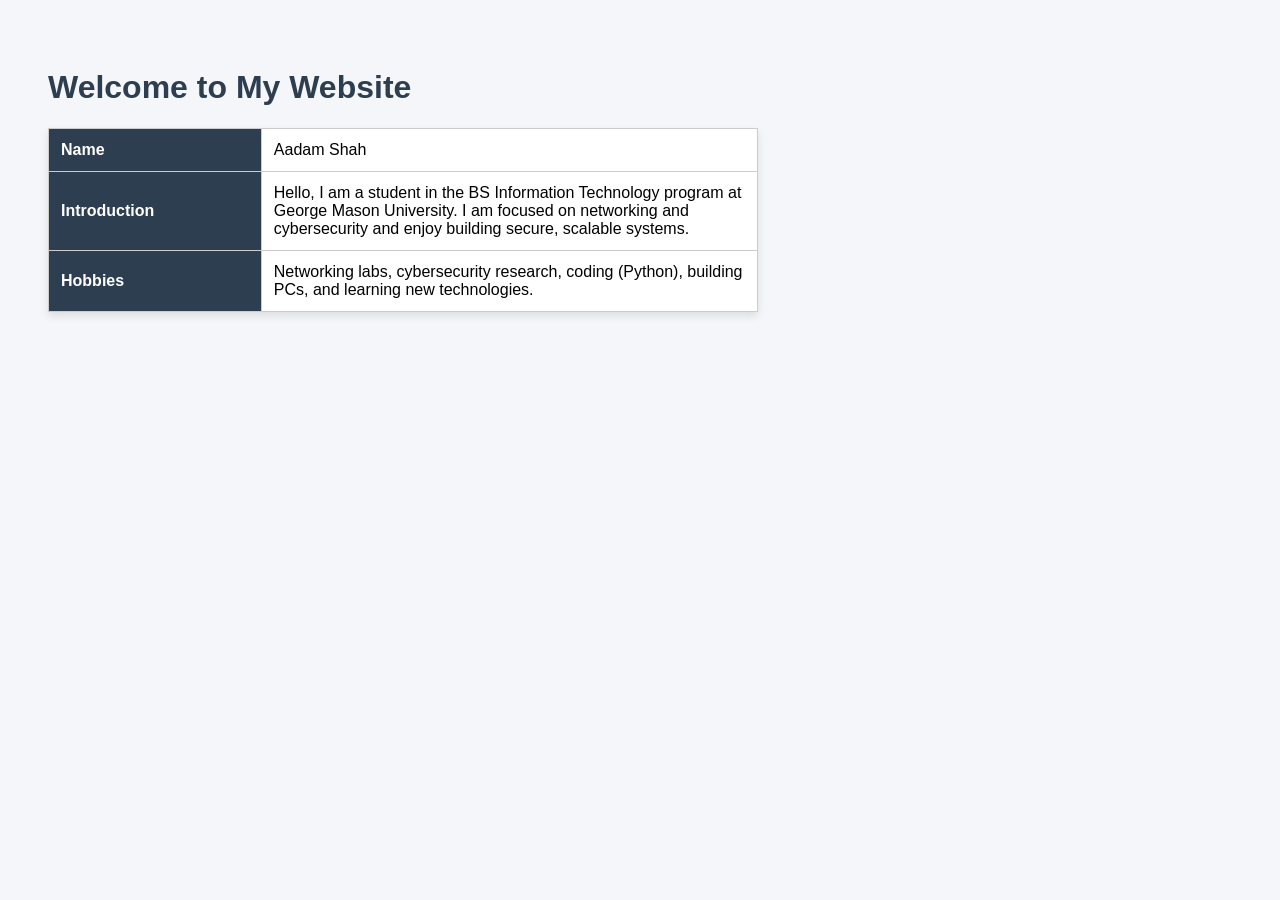
==== index.html @ 7fbc9f94 "Create index.html" ====
<!DOCTYPE html>
<html>
<head>
    <title>Aadam Shah - Introduction</title>
    <style>
        body {
            font-family: Arial, sans-serif;
            background-color: #f4f6f9;
            padding: 40px;
        }
        table {
            border-collapse: collapse;
            width: 60%;
            background-color: white;
            box-shadow: 0 4px 8px rgba(0,0,0,0.1);
        }
        th, td {
            border: 1px solid #ccc;
            padding: 12px;
            text-align: left;
        }
        th {
            background-color: #2c3e50;
            color: white;
            width: 30%;
        }
        h1 {
            color: #2c3e50;
        }
    </style>
</head>
<body>

    <h1>Welcome to My Website</h1>

    <table>
        <tr>
            <th>Name</th>
            <td>Aadam Shah</td>
        </tr>
        <tr>
            <th>Introduction</th>
            <td>Hello, I am a student in the BS Information Technology program at George Mason University. I am focused on networking and cybersecurity and enjoy building secure, scalable systems.</td>
        </tr>
        <tr>
            <th>Hobbies</th>
            <td>Networking labs, cybersecurity research, coding (Python), building PCs, and learning new technologies.</td>
        </tr>
    </table>

</body>
</html>
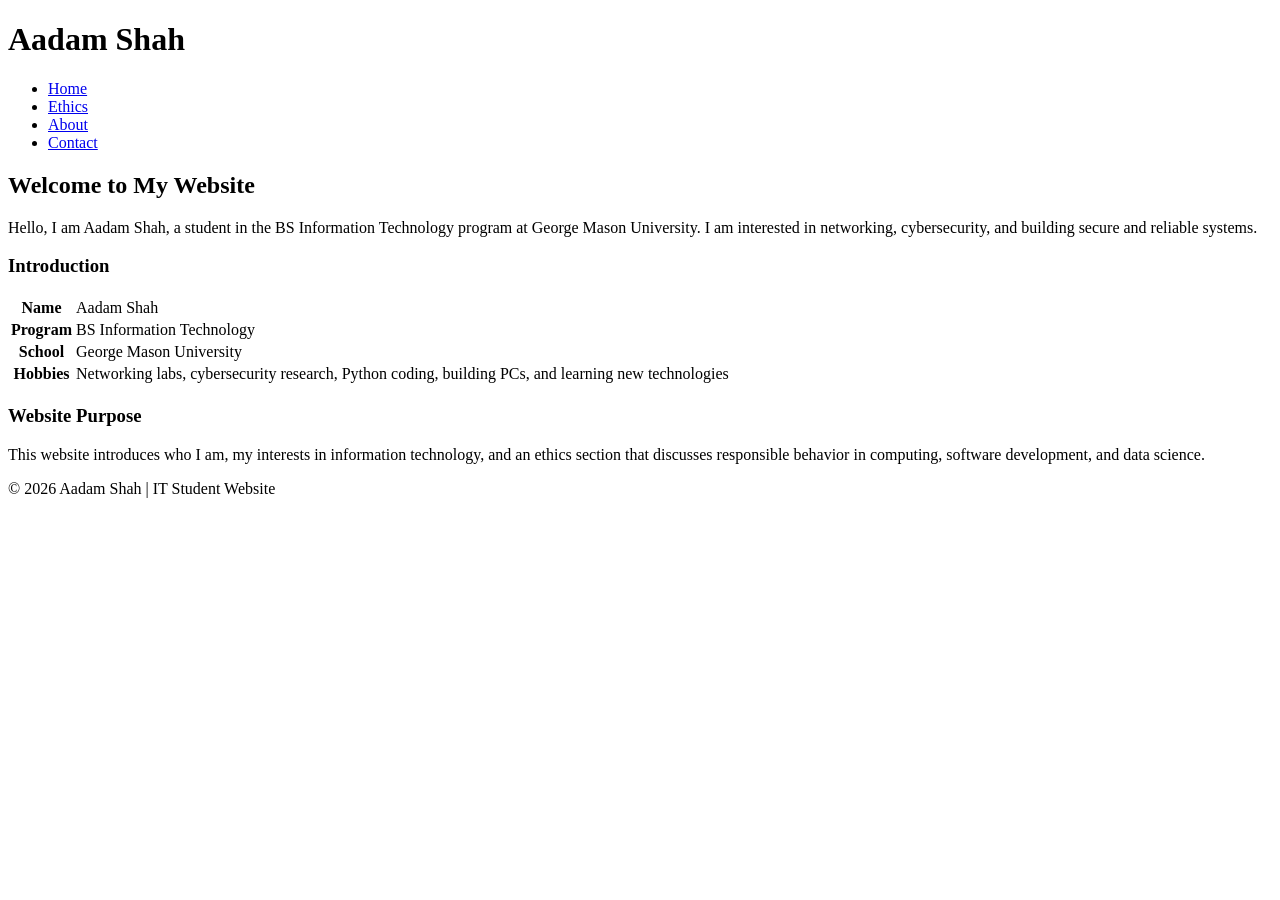
==== commit 3ae99c99: "Update index.html" ====
--- a/index.html
+++ b/index.html
@@ -1,52 +1,70 @@
 <!DOCTYPE html>
-<html>
+<html lang="en">
 <head>
-    <title>Aadam Shah - Introduction</title>
-    <style>
-        body {
-            font-family: Arial, sans-serif;
-            background-color: #f4f6f9;
-            padding: 40px;
-        }
-        table {
-            border-collapse: collapse;
-            width: 60%;
-            background-color: white;
-            box-shadow: 0 4px 8px rgba(0,0,0,0.1);
-        }
-        th, td {
-            border: 1px solid #ccc;
-            padding: 12px;
-            text-align: left;
-        }
-        th {
-            background-color: #2c3e50;
-            color: white;
-            width: 30%;
-        }
-        h1 {
-            color: #2c3e50;
-        }
-    </style>
+    <meta charset="UTF-8">
+    <meta name="viewport" content="width=device-width, initial-scale=1.0">
+    <title>Aadam Shah - Home</title>
+    <link rel="stylesheet" href="styles.css">
 </head>
 <body>
+    <header>
+        <div class="container nav-container">
+            <h1 class="logo">Aadam Shah</h1>
+            <nav>
+                <ul class="nav-menu">
+                    <li><a href="index.html" class="active">Home</a></li>
+                    <li><a href="ethics.html">Ethics</a></li>
+                    <li><a href="about.html">About</a></li>
+                    <li><a href="contact.html">Contact</a></li>
+                </ul>
+            </nav>
+        </div>
+    </header>
 
-    <h1>Welcome to My Website</h1>
+    <main class="container">
+        <section class="hero">
+            <h2>Welcome to My Website</h2>
+            <p>
+                Hello, I am Aadam Shah, a student in the BS Information Technology program at
+                George Mason University. I am interested in networking, cybersecurity, and
+                building secure and reliable systems.
+            </p>
+        </section>
 
-    <table>
-        <tr>
-            <th>Name</th>
-            <td>Aadam Shah</td>
-        </tr>
-        <tr>
-            <th>Introduction</th>
-            <td>Hello, I am a student in the BS Information Technology program at George Mason University. I am focused on networking and cybersecurity and enjoy building secure, scalable systems.</td>
-        </tr>
-        <tr>
-            <th>Hobbies</th>
-            <td>Networking labs, cybersecurity research, coding (Python), building PCs, and learning new technologies.</td>
-        </tr>
-    </table>
+        <section class="card">
+            <h3>Introduction</h3>
+            <table>
+                <tr>
+                    <th>Name</th>
+                    <td>Aadam Shah</td>
+                </tr>
+                <tr>
+                    <th>Program</th>
+                    <td>BS Information Technology</td>
+                </tr>
+                <tr>
+                    <th>School</th>
+                    <td>George Mason University</td>
+                </tr>
+                <tr>
+                    <th>Hobbies</th>
+                    <td>Networking labs, cybersecurity research, Python coding, building PCs, and learning new technologies</td>
+                </tr>
+            </table>
+        </section>
 
+        <section class="card">
+            <h3>Website Purpose</h3>
+            <p>
+                This website introduces who I am, my interests in information technology,
+                and an ethics section that discusses responsible behavior in computing,
+                software development, and data science.
+            </p>
+        </section>
+    </main>
+
+    <footer>
+        <p>&copy; 2026 Aadam Shah | IT Student Website</p>
+    </footer>
 </body>
 </html>
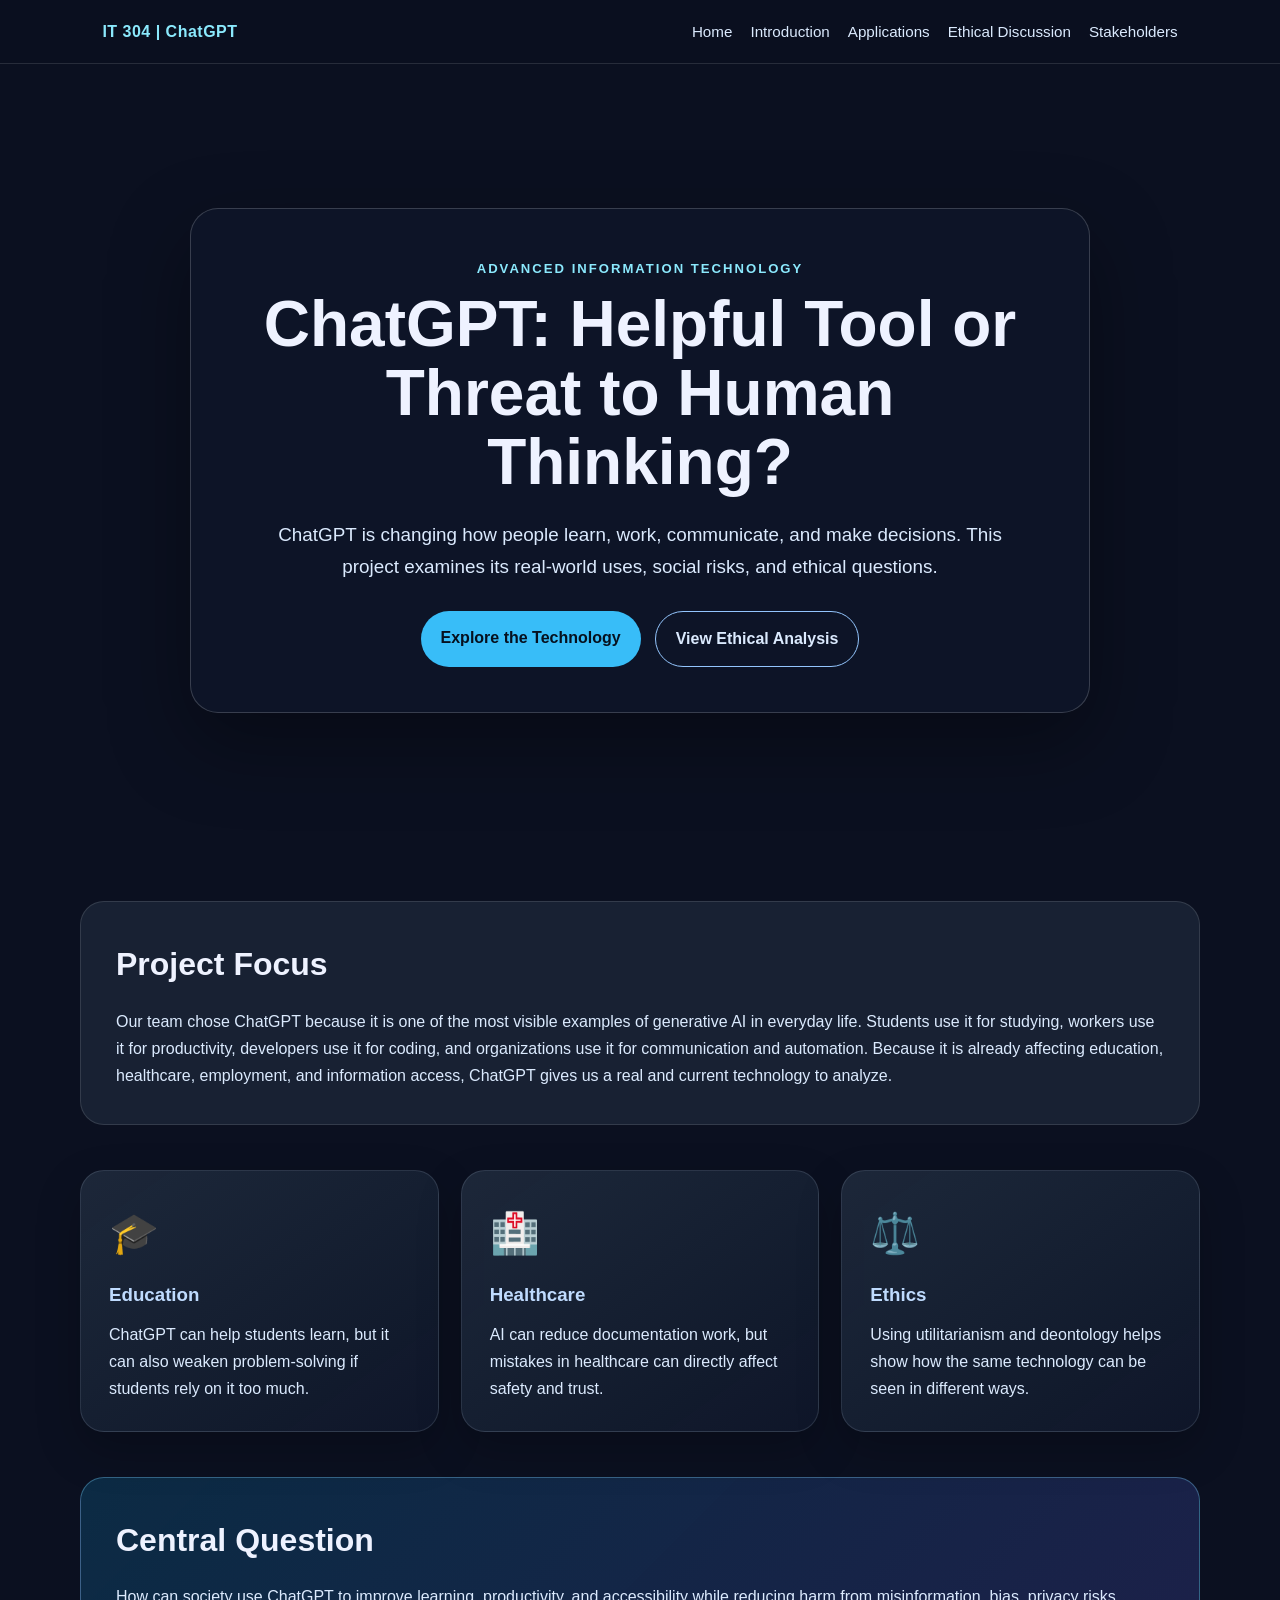
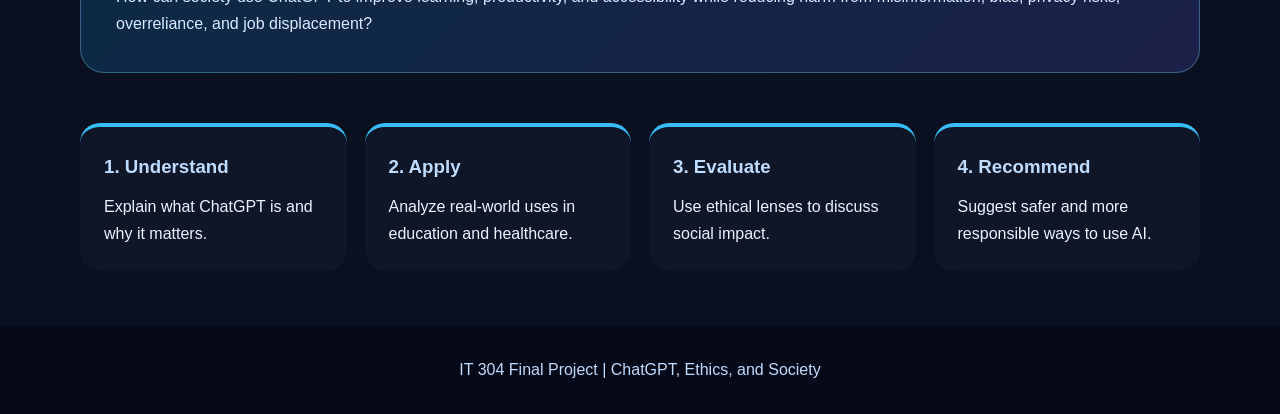
==== commit 84ddcd6d: "Add files via upload" ====
--- a/index.html
+++ b/index.html
@@ -1,70 +1,102 @@
 <!DOCTYPE html>
 <html lang="en">
 <head>
-    <meta charset="UTF-8">
-    <meta name="viewport" content="width=device-width, initial-scale=1.0">
-    <title>Aadam Shah - Home</title>
-    <link rel="stylesheet" href="styles.css">
+  <meta charset="UTF-8" />
+  <meta name="viewport" content="width=device-width, initial-scale=1.0" />
+  <title>ChatGPT and Society</title>
+  <link rel="stylesheet" href="style.css" />
 </head>
 <body>
-    <header>
-        <div class="container nav-container">
-            <h1 class="logo">Aadam Shah</h1>
-            <nav>
-                <ul class="nav-menu">
-                    <li><a href="index.html" class="active">Home</a></li>
-                    <li><a href="ethics.html">Ethics</a></li>
-                    <li><a href="about.html">About</a></li>
-                    <li><a href="contact.html">Contact</a></li>
-                </ul>
-            </nav>
-        </div>
-    </header>
 
-    <main class="container">
-        <section class="hero">
-            <h2>Welcome to My Website</h2>
-            <p>
-                Hello, I am Aadam Shah, a student in the BS Information Technology program at
-                George Mason University. I am interested in networking, cybersecurity, and
-                building secure and reliable systems.
-            </p>
-        </section>
+<header class="site-header">
+  <a class="logo" href="index.html">IT 304 | ChatGPT</a>
+  <nav>
+    <a href="index.html">Home</a>
+    <a href="introduction.html">Introduction</a>
+    <a href="application.html">Applications</a>
+    <a href="criticaldiscussion.html">Ethical Discussion</a>
+    <a href="stakeholders.html">Stakeholders</a>
+  </nav>
+</header>
 
-        <section class="card">
-            <h3>Introduction</h3>
-            <table>
-                <tr>
-                    <th>Name</th>
-                    <td>Aadam Shah</td>
-                </tr>
-                <tr>
-                    <th>Program</th>
-                    <td>BS Information Technology</td>
-                </tr>
-                <tr>
-                    <th>School</th>
-                    <td>George Mason University</td>
-                </tr>
-                <tr>
-                    <th>Hobbies</th>
-                    <td>Networking labs, cybersecurity research, Python coding, building PCs, and learning new technologies</td>
-                </tr>
-            </table>
-        </section>
 
-        <section class="card">
-            <h3>Website Purpose</h3>
-            <p>
-                This website introduces who I am, my interests in information technology,
-                and an ethics section that discusses responsible behavior in computing,
-                software development, and data science.
-            </p>
-        </section>
-    </main>
+<section class="hero">
+  <div class="hero-overlay">
+    <p class="tag">Advanced Information Technology</p>
+    <h1>ChatGPT: Helpful Tool or Threat to Human Thinking?</h1>
+    <p class="hero-text">
+      ChatGPT is changing how people learn, work, communicate, and make decisions.
+      This project examines its real-world uses, social risks, and ethical questions.
+    </p>
+    <div class="hero-buttons">
+      <a class="btn primary" href="introduction.html">Explore the Technology</a>
+      <a class="btn secondary" href="criticaldiscussion.html">View Ethical Analysis</a>
+    </div>
+  </div>
+</section>
 
-    <footer>
-        <p>&copy; 2026 Aadam Shah | IT Student Website</p>
-    </footer>
+<main class="container">
+  <section class="section">
+    <h2>Project Focus</h2>
+    <p>
+      Our team chose ChatGPT because it is one of the most visible examples of generative AI in everyday life.
+      Students use it for studying, workers use it for productivity, developers use it for coding, and organizations use it for communication and automation.
+      Because it is already affecting education, healthcare, employment, and information access, ChatGPT gives us a real and current technology to analyze.
+    </p>
+  </section>
+
+  <section class="grid three">
+    <article class="card">
+      <span class="icon">🎓</span>
+      <h3>Education</h3>
+      <p>ChatGPT can help students learn, but it can also weaken problem-solving if students rely on it too much.</p>
+    </article>
+
+    <article class="card">
+      <span class="icon">🏥</span>
+      <h3>Healthcare</h3>
+      <p>AI can reduce documentation work, but mistakes in healthcare can directly affect safety and trust.</p>
+    </article>
+
+    <article class="card">
+      <span class="icon">⚖️</span>
+      <h3>Ethics</h3>
+      <p>Using utilitarianism and deontology helps show how the same technology can be seen in different ways.</p>
+    </article>
+  </section>
+
+  <section class="section callout">
+    <h2>Central Question</h2>
+    <p>
+      How can society use ChatGPT to improve learning, productivity, and accessibility while reducing harm from misinformation,
+      bias, privacy risks, overreliance, and job displacement?
+    </p>
+  </section>
+
+  <section class="timeline">
+    <div>
+      <h3>1. Understand</h3>
+      <p>Explain what ChatGPT is and why it matters.</p>
+    </div>
+    <div>
+      <h3>2. Apply</h3>
+      <p>Analyze real-world uses in education and healthcare.</p>
+    </div>
+    <div>
+      <h3>3. Evaluate</h3>
+      <p>Use ethical lenses to discuss social impact.</p>
+    </div>
+    <div>
+      <h3>4. Recommend</h3>
+      <p>Suggest safer and more responsible ways to use AI.</p>
+    </div>
+  </section>
+</main>
+
+
+<footer class="footer">
+  <p>IT 304 Final Project | ChatGPT, Ethics, and Society</p>
+</footer>
+
 </body>
 </html>
--- a/style.css
+++ b/style.css
@@ -0,0 +1,424 @@
+* {
+  box-sizing: border-box;
+  margin: 0;
+  padding: 0;
+}
+
+body {
+  font-family: Arial, Helvetica, sans-serif;
+  background: #0b1020;
+  color: #eef2ff;
+  line-height: 1.7;
+}
+
+a {
+  color: inherit;
+  text-decoration: none;
+}
+
+.site-header {
+  position: sticky;
+  top: 0;
+  z-index: 20;
+  display: flex;
+  justify-content: space-between;
+  align-items: center;
+  padding: 18px 8%;
+  background: rgba(11, 16, 32, 0.9);
+  backdrop-filter: blur(12px);
+  border-bottom: 1px solid rgba(255, 255, 255, 0.12);
+}
+
+.logo {
+  font-weight: 800;
+  color: #8be9fd;
+  letter-spacing: 0.5px;
+}
+
+nav {
+  display: flex;
+  gap: 18px;
+  flex-wrap: wrap;
+}
+
+nav a {
+  color: #dbeafe;
+  font-size: 0.95rem;
+  transition: 0.2s;
+}
+
+nav a:hover {
+  color: #8be9fd;
+}
+
+.hero {
+  min-height: 88vh;
+  display: flex;
+  align-items: center;
+  justify-content: center;
+  padding: 60px 8%;
+  background:
+    linear-gradient(rgba(11, 16, 32, 0.35), rgba(11, 16, 32, 0.95)),
+    url("index.jpg");
+  background-size: cover;
+  background-position: center;
+}
+
+.hero-overlay {
+  max-width: 900px;
+  text-align: center;
+  padding: 45px;
+  border-radius: 28px;
+  background: rgba(15, 23, 42, 0.72);
+  border: 1px solid rgba(255, 255, 255, 0.18);
+  box-shadow: 0 30px 80px rgba(0, 0, 0, 0.35);
+}
+
+.tag {
+  display: inline-block;
+  color: #8be9fd;
+  text-transform: uppercase;
+  letter-spacing: 2px;
+  font-weight: bold;
+  font-size: 0.82rem;
+  margin-bottom: 10px;
+}
+
+h1 {
+  font-size: clamp(2.3rem, 5vw, 4.8rem);
+  line-height: 1.08;
+  margin-bottom: 22px;
+}
+
+h2 {
+  font-size: 2rem;
+  margin-bottom: 16px;
+}
+
+h3 {
+  margin-bottom: 10px;
+  color: #bfdbfe;
+}
+
+.hero-text {
+  font-size: 1.18rem;
+  color: #dbeafe;
+  max-width: 780px;
+  margin: 0 auto 28px;
+}
+
+.hero-buttons {
+  display: flex;
+  gap: 14px;
+  justify-content: center;
+  flex-wrap: wrap;
+}
+
+.btn {
+  padding: 13px 20px;
+  border-radius: 999px;
+  font-weight: 700;
+  transition: 0.2s;
+}
+
+.primary {
+  background: #38bdf8;
+  color: #06111f;
+}
+
+.secondary {
+  border: 1px solid #93c5fd;
+  color: #dbeafe;
+}
+
+.btn:hover {
+  transform: translateY(-3px);
+}
+
+.container {
+  width: min(1120px, 92%);
+  margin: 0 auto;
+}
+
+.page {
+  padding-top: 64px;
+}
+
+.page-title {
+  padding: 46px 0 28px;
+  max-width: 900px;
+}
+
+.page-title p,
+.section p,
+.card p,
+.story-card p,
+.report p {
+  color: #dbeafe;
+}
+
+.section {
+  margin: 45px 0;
+  padding: 35px;
+  background: rgba(30, 41, 59, 0.72);
+  border: 1px solid rgba(255, 255, 255, 0.12);
+  border-radius: 24px;
+}
+
+.grid {
+  display: grid;
+  gap: 22px;
+  margin: 40px 0;
+}
+
+.two {
+  grid-template-columns: repeat(2, 1fr);
+}
+
+.three {
+  grid-template-columns: repeat(3, 1fr);
+}
+
+.card {
+  padding: 28px;
+  background: linear-gradient(145deg, rgba(30, 41, 59, 0.95), rgba(15, 23, 42, 0.9));
+  border-radius: 24px;
+  border: 1px solid rgba(148, 163, 184, 0.2);
+  box-shadow: 0 18px 45px rgba(0, 0, 0, 0.22);
+  transition: 0.25s;
+}
+
+.card:hover {
+  transform: translateY(-6px);
+  border-color: #38bdf8;
+}
+
+.icon {
+  font-size: 2.5rem;
+  display: block;
+  margin-bottom: 12px;
+}
+
+.callout {
+  background: linear-gradient(135deg, rgba(14, 165, 233, 0.18), rgba(99, 102, 241, 0.20));
+  border-color: rgba(125, 211, 252, 0.35);
+}
+
+.timeline {
+  display: grid;
+  grid-template-columns: repeat(4, 1fr);
+  gap: 18px;
+  margin: 50px 0;
+}
+
+.timeline div {
+  padding: 24px;
+  border-radius: 20px;
+  background: rgba(15, 23, 42, 0.9);
+  border-top: 4px solid #38bdf8;
+}
+
+.diagram {
+  display: flex;
+  align-items: center;
+  justify-content: center;
+  gap: 22px;
+  flex-wrap: wrap;
+  margin: 34px 0;
+  padding: 30px;
+  border-radius: 24px;
+  background: rgba(15, 23, 42, 0.85);
+}
+
+.diagram div {
+  padding: 18px 24px;
+  background: #172554;
+  border: 1px solid #38bdf8;
+  border-radius: 18px;
+  font-weight: 700;
+}
+
+.diagram span {
+  font-size: 2rem;
+  color: #8be9fd;
+}
+
+.compare {
+  display: grid;
+  grid-template-columns: repeat(2, 1fr);
+  gap: 24px;
+  margin: 40px 0;
+}
+
+.panel {
+  padding: 32px;
+  border-radius: 24px;
+}
+
+.good {
+  background: rgba(22, 101, 52, 0.26);
+  border: 1px solid rgba(134, 239, 172, 0.45);
+}
+
+.risk {
+  background: rgba(127, 29, 29, 0.28);
+  border: 1px solid rgba(252, 165, 165, 0.45);
+}
+
+ul {
+  padding-left: 22px;
+}
+
+li {
+  margin: 8px 0;
+}
+
+.story-card {
+  display: grid;
+  grid-template-columns: 90px 1fr;
+  gap: 28px;
+  margin: 45px 0;
+  padding: 35px;
+  background: rgba(30, 41, 59, 0.74);
+  border-radius: 26px;
+  border: 1px solid rgba(255, 255, 255, 0.13);
+}
+
+.story-number {
+  font-size: 2.3rem;
+  font-weight: 900;
+  color: #38bdf8;
+}
+
+.mini-grid {
+  display: grid;
+  grid-template-columns: repeat(2, 1fr);
+  gap: 24px;
+  margin-top: 24px;
+}
+
+.mini-grid div {
+  padding: 24px;
+  background: rgba(15, 23, 42, 0.72);
+  border-radius: 20px;
+}
+
+.visual-banner {
+  text-align: center;
+  padding: 45px;
+  margin: 45px 0;
+  border-radius: 28px;
+  background:
+    linear-gradient(rgba(15, 23, 42, 0.72), rgba(15, 23, 42, 0.92)),
+    url("home.jpg");
+  background-size: cover;
+  background-position: center;
+  border: 1px solid rgba(255, 255, 255, 0.14);
+}
+
+.issue-grid {
+  display: grid;
+  grid-template-columns: repeat(3, 1fr);
+  gap: 18px;
+}
+
+.issue-grid div {
+  padding: 22px;
+  background: rgba(15, 23, 42, 0.75);
+  border-radius: 18px;
+  border-left: 4px solid #38bdf8;
+}
+
+.comparison-table {
+  margin: 45px 0;
+  overflow-x: auto;
+}
+
+table {
+  width: 100%;
+  border-collapse: collapse;
+  background: rgba(30, 41, 59, 0.8);
+  border-radius: 20px;
+  overflow: hidden;
+}
+
+th, td {
+  padding: 18px;
+  text-align: left;
+  border-bottom: 1px solid rgba(255, 255, 255, 0.12);
+}
+
+th {
+  background: rgba(14, 165, 233, 0.25);
+  color: #e0f2fe;
+}
+
+.recommendations {
+  display: grid;
+  grid-template-columns: repeat(2, 1fr);
+  gap: 20px;
+}
+
+.recommendations div {
+  padding: 24px;
+  background: rgba(15, 23, 42, 0.82);
+  border-radius: 20px;
+}
+
+.recommendations span {
+  display: inline-block;
+  color: #38bdf8;
+  font-weight: 900;
+  margin-bottom: 8px;
+}
+
+.report {
+  background: #f8fafc;
+  color: #0f172a;
+}
+
+.report h2 {
+  color: #0f172a;
+}
+
+.report p {
+  color: #1e293b;
+  margin-bottom: 16px;
+}
+
+.footer {
+  text-align: center;
+  padding: 30px 8%;
+  color: #bfdbfe;
+  background: #050816;
+  margin-top: 55px;
+}
+
+@media (max-width: 850px) {
+  .site-header {
+    flex-direction: column;
+    gap: 14px;
+  }
+
+  nav {
+    justify-content: center;
+  }
+
+  .two,
+  .three,
+  .compare,
+  .timeline,
+  .mini-grid,
+  .issue-grid,
+  .recommendations {
+    grid-template-columns: 1fr;
+  }
+
+  .story-card {
+    grid-template-columns: 1fr;
+  }
+
+  .hero-overlay {
+    padding: 28px;
+  }
+}
